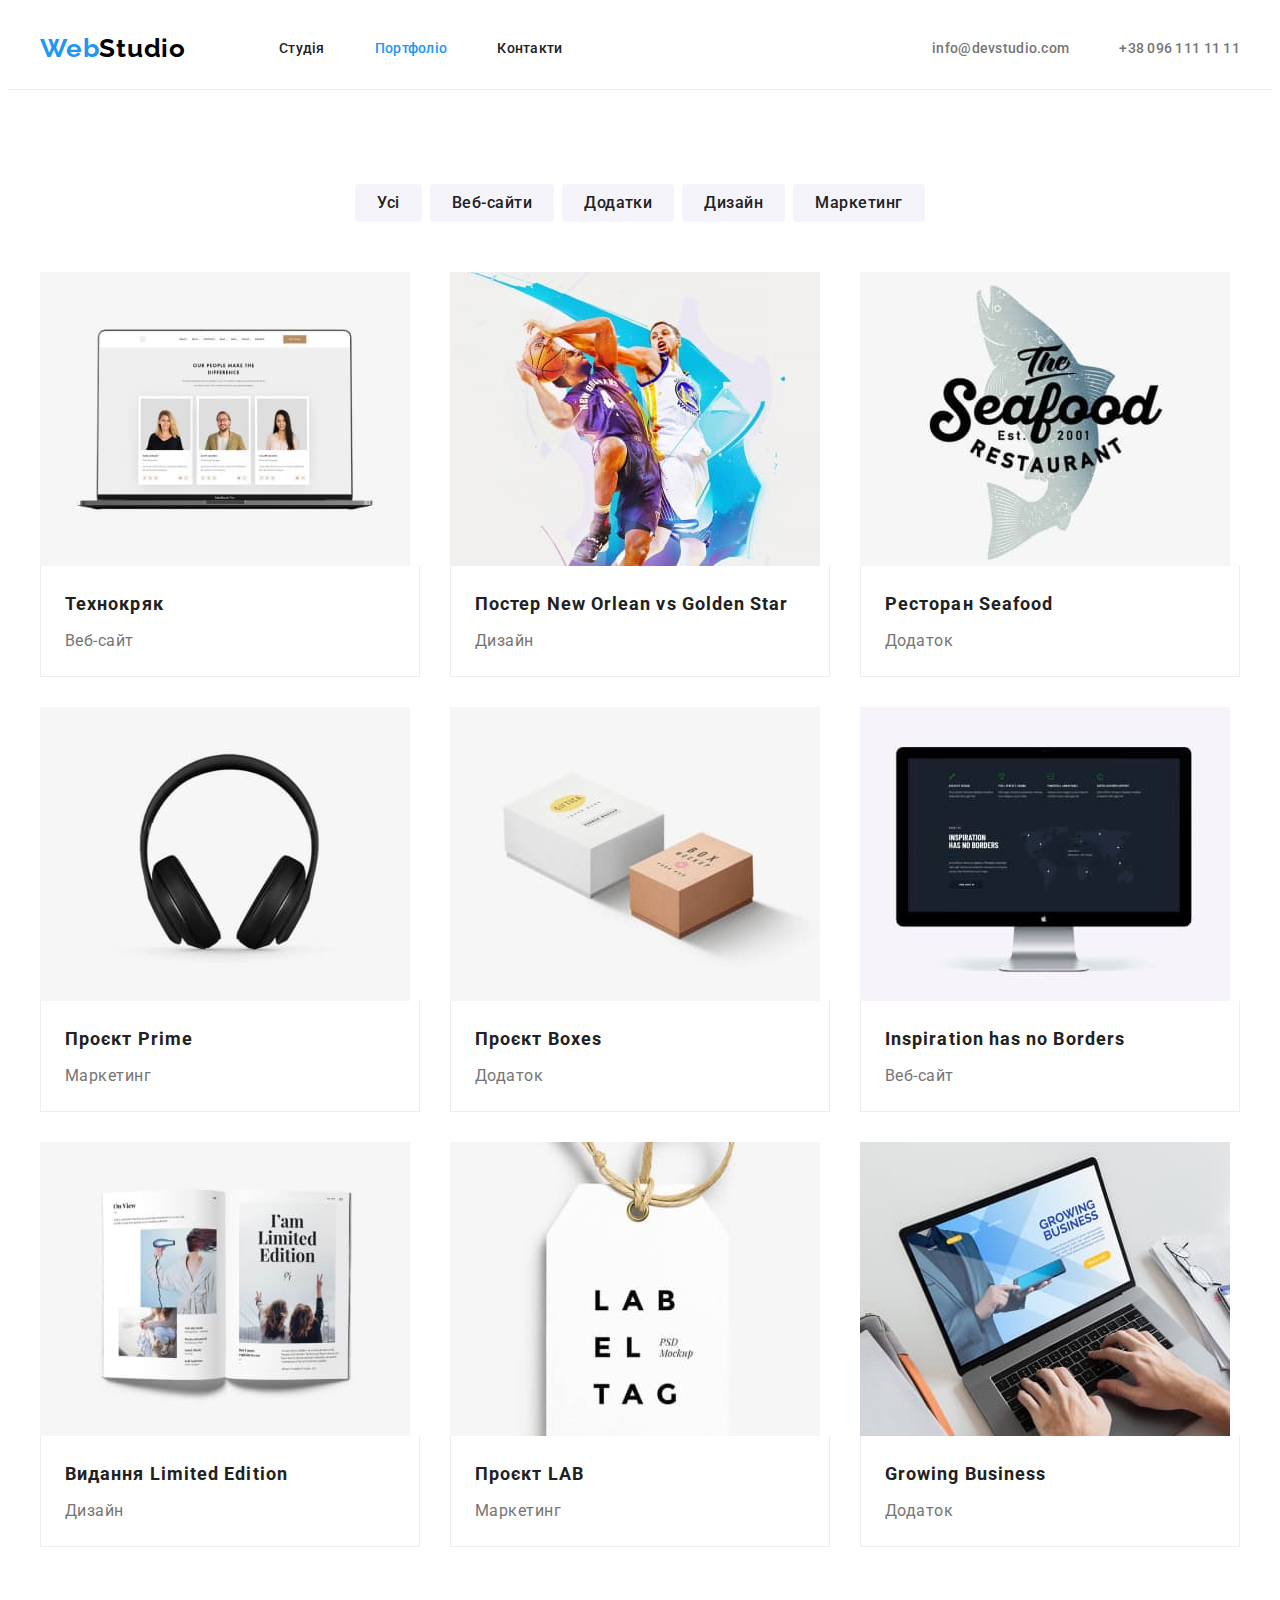
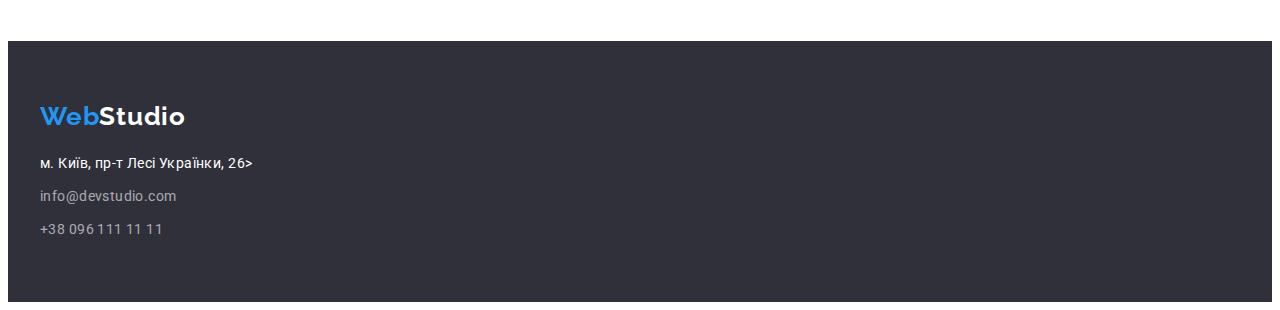
==== portfolio.html @ fdf2c125 "Initial commit" ====
<!DOCTYPE html>
<html lang="uk">
  <head>
    <meta charset="UTF-8" />
    <meta http-equiv="X-UA-Compatible" content="IE=edge" />
    <meta name="viewport" content="width=device-width, initial-scale=1.0" />
    <title>Portfolio</title>
    <link rel="preconnect" href="https://fonts.googleapis.com" />
    <link rel="preconnect" href="https://fonts.gstatic.com" crossorigin />
    <link
      href="https://fonts.googleapis.com/css2?family=Raleway:wght@700&family=Roboto:wght@400;500;700;900&display=swap"
      rel="stylesheet"
    />
    <link
      rel="stylesheet"
      href="https://cdnjs.cloudflare.com/ajax/libs/modern-normalize/1.1.0/modern-normalize.min.css"
      integrity="sha512-wpPYUAdjBVSE4KJnH1VR1HeZfpl1ub8YT/NKx4PuQ5NmX2tKuGu6U/JRp5y+Y8XG2tV+wKQpNHVUX03MfMFn9Q=="
      crossorigin="anonymous"
      referrerpolicy="no-referrer"
    />
    <link rel="stylesheet" href="./css/styles.css" />
  </head>

  <body>
    <!-- Хедер -->
    <header class="line">
      <div class="container header-container">
        <nav class="header-nav">
          <a class="header-logo" href="./index.html">
            <span class="logo-blue">Web</span
            ><span class="logo-black">Studio</span>
          </a>
          <ul class="site-nav list">
            <li><a href="./index.html" class="site link">Студія</a></li>
            <li>
              <a href="./portfolio.html" class="link current">Портфоліо</a>
            </li>
            <li><a href="#" class="site link">Контакти</a></li>
          </ul>
        </nav>
        <ul class="header-contacts list">
          <li>
            <a href="mailto:info@devstudio.com" class="header-contact link"
              >info@devstudio.com</a
            >
          </li>
          <li>
            <a href="tel:+380961111111" class="header-contact link"
              >+38 096 111 11 11</a
            >
          </li>
        </ul>
      </div>
    </header>

    <!--Основний контент-->
    <main>
      <section class="section portfolio-section">
        <div class="container">
          <h1 class="visually-hidden">Проекти</h1>
          <ul class="filter list">
            <li class="item-button">
              <button type="button" class="filter-button">Усі</button>
            </li>
            <li class="item-button">
              <button type="button" class="filter-button">Веб-сайти</button>
            </li>
            <li class="item-button">
              <button type="button" class="filter-button">Додатки</button>
            </li>
            <li class="item-button">
              <button type="button" class="filter-button">Дизайн</button>
            </li>
            <li class="item-button">
              <button type="button" class="filter-button">Маркетинг</button>
            </li>
          </ul>
          <ul class="portfolio-project list">
            <li class="portfolio-card">
              <a href="#" class="project-link">
                <img
                  src="./images/p-img1.jpg"
                  alt="foto-1"
                  width="370"
                  height="294"
                  class="project-img"
                />
                <div class="project-border">
                  <h2 class="project-title">Технокряк</h2>
                  <p class="projects-text">Веб-сайт</p>
                </div>
              </a>
            </li>
            <li class="portfolio-card">
              <a href="#" class="project-link">
                <img
                  src="./images/p-img2.jpg"
                  alt="foto-2"
                  width="370"
                  height="294"
                  class="project-img"
                />
                <div class="project-border">
                  <h2 class="project-title">
                    Постер New Orlean vs Golden Star
                  </h2>
                  <p class="projects-text">Дизайн</p>
                </div>
              </a>
            </li>
            <li class="portfolio-card">
              <a href="#" class="project-link">
                <img
                  src="./images/p-img3.jpg"
                  alt="foto-3"
                  width="370"
                  height="294"
                  class="project-img"
                />
                <div class="project-border">
                  <h2 class="project-title">Ресторан Seafood</h2>
                  <p class="projects-text">Додаток</p>
                </div>
              </a>
            </li>
            <li class="portfolio-card">
              <a href="#" class="project-link">
                <img
                  src="./images/p-img4.jpg"
                  alt="foto-4"
                  width="370"
                  height="294"
                  class="project-img"
                />
                <div class="project-border">
                  <h2 class="project-title">Проєкт Prime</h2>
                  <p class="projects-text">Маркетинг</p>
                </div>
              </a>
            </li>
            <li class="portfolio-card">
              <a href="#" class="project-link">
                <img
                  src="./images/p-img5.jpg"
                  alt="foto-5"
                  width="370"
                  height="294"
                  class="project-img"
                />
                <div class="project-border">
                  <h2 class="project-title">Проєкт Boxes</h2>
                  <p class="projects-text">Додаток</p>
                </div>
              </a>
            </li>
            <li class="portfolio-card">
              <a href="#" class="project-link">
                <img
                  src="./images/p-img6.jpg"
                  alt="foto-6"
                  width="370"
                  height="294"
                  class="project-img"
                />
                <div class="project-border">
                  <h2 class="project-title">Inspiration has no Borders</h2>
                  <p class="projects-text">Веб-сайт</p>
                </div>
              </a>
            </li>
            <li class="portfolio-card">
              <a href="#" class="project-link">
                <img
                  src="./images/p-img7.jpg"
                  alt="foto-7"
                  width="370"
                  height="294"
                  class="project-img"
                />
                <div class="project-border">
                  <h2 class="project-title">Видання Limited Edition</h2>
                  <p class="projects-text">Дизайн</p>
                </div>
              </a>
            </li>
            <li class="portfolio-card">
              <a href="#" class="project-link">
                <img
                  src="./images/p-img8.jpg"
                  alt="foto-8"
                  width="370"
                  height="294"
                  class="project-img"
                />
                <div class="project-border">
                  <h2 class="project-title">Проєкт LAB</h2>
                  <p class="projects-text">Маркетинг</p>
                </div>
              </a>
            </li>
            <li class="portfolio-card">
              <a href="#" class="project-link">
                <img
                  src="./images/p-img9.jpg"
                  alt="foto-9"
                  width="370"
                  height="294"
                  class="project-img"
                />
                <div class="project-border">
                  <h2 class="project-title">Growing Business</h2>
                  <p class="projects-text">Додаток</p>
                </div>
              </a>
            </li>
          </ul>
        </div>
      </section>
    </main>
    <!--Футер-->
    <footer class="footer">
      <div class="container">
        <div class="footer-wrapper">
          <a class="logo-footer" href="./index.html">
            <span class="logo-blue">Web</span
            ><span class="logo-white">Studio</span>
          </a>
          <address class="address">
            <ul class="footer-contacts list">
              <li class="footer-item">
                <a
                  class="footer-address link"
                  href="https://goo.gl/maps/CPtrU1FHBa2aNyZL9"
                  >м. Київ, пр-т Лесі Українки, 26></a
                >
              </li>
              <li class="footer-item">
                <a href="mailto:info@devstudio.com" class="footer-contact link"
                  >info@devstudio.com</a
                >
              </li>
              <li class="footer-item">
                <a href="tel:+380961111111" class="footer-contact link"
                  >+38 096 111 11 11</a
                >
              </li>
            </ul>
          </address>
        </div>
      </div>
    </footer>
  </body>
</html>
---- css/styles.css ----
* ul {
  padding: 0;
  margin: 0;
  list-style: none;
}
:root {
  --primary-text-color: #212121;
  --secondary-text-color: #757575;
  --primary-white-color: #ffffff;
  --accent-color: #2196f3;
  --title-text-color: #000000;
  --white-text-color: #ffffff;
  --background-accent-color: #2f303a;
  --team-background-color: #f5f4fa;
  --button-active-bg: #188ce8;
  --header-border: #ececec;
  --footer-email-tel-color: rgba(255, 255, 255, 0.6);
}
/* ------------BODY----------------- */
body {
  font-size: 14px;
  font-family: "Roboto", sans-serif;
  letter-spacing: 0.03em;
  color: var(--primary-text-color);
  background-color: var(--primary-white-color);
}
/* Стили для обнуления верхних отступов у элементов */
h1,
h2,
h3,
h4,
h5,
h6,
p {
  margin-top: 0;
}
button {
  cursor: pointer;
}
address {
  font-style: normal;
}
/* Класс для обнуления базовых свойств у списков (ul) */
.list {
  list-style: none;
  padding-left: 0;
  margin: 0;
}
/* Класс для обнуления базовых свойств у ссылок */
.link {
  text-decoration: none;
  color: inherit;
}
/* Свойства для корректного отображения картинок */
img {
  display: block;
  max-width: 100%;
  height: auto;
}
/* прихований текст */
.visually-hidden {
  position: absolute;
  white-space: nowrap;
  width: 1px;
  height: 1px;
  overflow: hidden;
  border: 0;
  padding: 0;
  clip: rect(0 0 0 0);
  clip-path: inset(50%);
  margin: -1px;
}
.line {
  border-bottom: 1px solid #ececec;
}
.container {
  width: 1200px;
  margin: 0 auto;
  padding: 0 15px;
  /* outline: 10px solid red; */
}
.section {
  padding: 94px 0;
}
/* Стилізація шапки (навігація по сайту+контакти) */
.header-container {
  display: flex;
  align-items: center;
}
.header-nav {
  display: flex;
  align-items: center;
}
.header-logo {
  display: inline-block;
  padding-top: 24px;
  padding-bottom: 25px;
  margin-right: 93px;

  font-family: "Raleway", sans-serif;
  font-style: normal;
  font-weight: 700;
  font-size: 26px;
  line-height: 1.19;
  letter-spacing: 0.03em;
  text-decoration: none;
}
.logo-blue {
  color: var(--accent-color);
}
.logo-black {
  color: var(--title-text-color);
}
.site-nav {
  display: flex;
  padding-top: 0;
  padding-bottom: 0;
}
.site-nav > li:not(:last-child) {
  margin-right: 50px;
}
.current,
.site {
  padding-top: 32px;
  padding-bottom: 32px;

  color: var(--primary-text-color);
  font-weight: 500;
  font-size: 14px;
  line-height: 1.14;
  letter-spacing: 0.02em;
}

.header-contacts {
  display: flex;
  margin-left: auto;
  padding-top: 32px;
  padding-bottom: 32px;
}
.header-contacts > li:not(:last-child) {
  margin-right: 50px;
}
.header-contact {
  color: var(--secondary-text-color);
  font-weight: 500;
  font-size: 14px;
  line-height: 1.14;
  letter-spacing: 0.02em;
}

.current,
.site-link :hover,
.site-link :focus,
.header-contact:hover,
.header-contact:focus {
  color: var(--accent-color);
  font-weight: 500;
  font-size: 14px;
  line-height: 1.14;
  letter-spacing: 0.02em;
}

/* Стилізація героя */
.hero {
  background-color: var(--background-accent-color);
  text-align: center;
  display: block;

  margin-left: auto;
  margin-right: auto;
  padding-top: 200px;
  padding-bottom: 200px;
}
.hero-title {
  max-width: 696px;
  margin: 0 auto 30px;
  color: var(--white-text-color);
  text-transform: uppercase;
  font-weight: 900;
  font-size: 44px;
  line-height: 1.36;
  letter-spacing: 0.06em;
}
.hero-button {
  display: inline-block;
  min-width: 200px;
  border-radius: 4px;
  border: 1px solid transparent;
  padding: 10px 32px;
  box-shadow: 0px 4px 4px rgba(0, 0, 0, 0.15);

  font-family: "Roboto", sans-serif;
  font-weight: 700;
  font-size: 16px;
  line-height: 1.88;
  align-items: center;
  letter-spacing: 0.06em;
  font-family: inherit;

  background-color: var(--accent-color);
  color: var(--white-text-color);
}
.hero-button:hover,
.hero-button:focus {
  background-color: var(--button-active-bg);
}
/* Особливості */

.section-features {
  padding-bottom: 0;
}
.benefits-list {
  display: flex;
  text-align: left;
}
.benefits-list > li {
  flex-basis: calc((100% - 3 * 30px) / 4);
}
.benefits-list > li:not(:last-child) {
  margin-right: 30px;
}
.benefits-title {
  display: inline-block;

  font-weight: 700;
  font-size: 14px;
  line-height: 1.14;
  letter-spacing: 0.03em;
  text-transform: uppercase;
  margin-right: 30px;
  margin-bottom: 10px;
}
.benefits-subtitle {
  font-size: 14px;
  line-height: 1.71;
  margin-bottom: 0px;
  color: var(--secondary-text-color);
}

/* Чим ми займаємось */
.our-work {
  font-weight: 700;
  font-size: 36px;
  line-height: 1.17;
  text-align: center;
  letter-spacing: 0.03em;

  margin-bottom: 50px;
}
.foto-work {
  display: flex;
}
.foto-work .item-work:not(:last-child) {
  margin-right: 30px;
}

/* Наша команда */
.team-section {
  background-color: var(--team-background-color);
}
.our-team {
  font-weight: 700;
  font-size: 36px;
  line-height: 1.17;
  text-align: center;
  letter-spacing: 0.03em;
  margin-bottom: 50px;
}
.team-list {
  display: flex;
}
.team-link {
  background-color: var(--primary-white-color);
  box-shadow: 0px 1px 3px rgba(0, 0, 0, 0.12), 0px 1px 1px rgba(0, 0, 0, 0.14),
    0px 2px 1px rgba(0, 0, 0, 0.2);
  border-radius: 0px 0px 4px 4px;
}

.team-link:not(:last-child) {
  margin-right: 30px;
}
.cards {
  padding: 30px 0;
}
.name {
  font-weight: 500;
  font-size: 16px;
  line-height: 1.19;
  text-align: center;
  margin-bottom: 10px;
}
.position {
  font-weight: 400;
  font-size: 16px;
  line-height: 1.16;
  text-align: center;
  color: var(--secondary-text-color);
  margin-bottom: 0;
}
/* Підвал */
.footer {
  background-color: var(--background-accent-color);
  padding-top: 60px;
  padding-bottom: 60px;
}
.footer-wrapper {
  text-align: left;
}
.logo-footer {
  display: inline-block;
  margin-bottom: 20px;

  font-family: "Raleway", sans-serif;
  font-style: normal;
  font-weight: 700;
  font-size: 26px;
  line-height: 1.19;
  letter-spacing: 0.03em;
  text-decoration: none;
}
.logo-white {
  color: var(--white-text-color);
}
.footer-address {
  margin: 0 0 0 0;
  font-family: "Roboto";
  font-style: normal;
  font-weight: 400;
  line-height: 1.71;
  color: var(--white-text-color);
}
.footer-item {
  display: block;
}
.footer-item:not(:last-child) {
  margin-bottom: 9px;
}
.footer-contacts {
  font-family: "Roboto";
  font-style: normal;
  font-weight: 400;
  line-height: 1.71;
  color: var(--footer-email-tel-color);
}
.footer-contact:hover,
.footer-contact:focus {
  color: var(--accent-color);
  font-weight: 400;
  font-size: 14px;
  line-height: 1.14;
  letter-spacing: 0.02em;
}
/* ----------------Портфоліо--------------------- */
.filter {
  display: flex;
  justify-content: center;

  margin-bottom: 50px;
}
.item-button {
  margin-right: 8px;
}
.item-button:last-child {
  margin-right: 0;
}
.filter-button {
  background-color: var(--team-background-color);
  color: var(--primary-text-color);

  font-family: "Roboto", sans-serif;
  font-weight: 500;
  font-size: 16px;
  line-height: 1.62;
  letter-spacing: 0.03em;

  cursor: pointer;
  border-radius: 4px;
  border: 0;
  padding: 6px 22px;
}
.filter-button:hover,
.filter-button:focus {
  color: var(--white-text-color);
  background-color: var(--accent-color);
  box-shadow: 0px 3px 1px rgba(0, 0, 0, 0.1), 0px 1px 2px rgba(0, 0, 0, 0.08),
    0px 2px 2px rgba(0, 0, 0, 0.12);

  border: 0;
  border-radius: 4px;
}
.portfolio-project {
  display: flex;
  flex-wrap: wrap;
  padding-left: 0;
  margin-top: 0;
  margin-bottom: 0;
  list-style: none;
}
.portfolio-card {
  flex-basis: calc((100% - 60px) / 3);
  margin-right: 30px;
  margin-bottom: 30px;
}
.portfolio-card:nth-child(3n) {
  margin-right: 0;
}

.portfolio-card:nth-last-child(-n + 3) {
  margin-bottom: 0;
}

.project-img {
  display: block;
}
.project-link {
  text-decoration: none;
}
.project-border {
  padding: 20px 24px;
  border: 1px solid #eeeeee;
  border-top: none;
}
.project-title {
  margin-top: 0px;
  margin-bottom: 4px;
  font-weight: 700;
  font-size: 18px;
  line-height: 2;
  letter-spacing: 0.06em;

  color: var(--primary-text-color);
}
.projects-text {
  margin-bottom: 0px;

  color: var(--secondary-text-color);

  font-weight: 400;
  font-size: 16px;
  line-height: 1.88;
  letter-spacing: 0.03em;
}
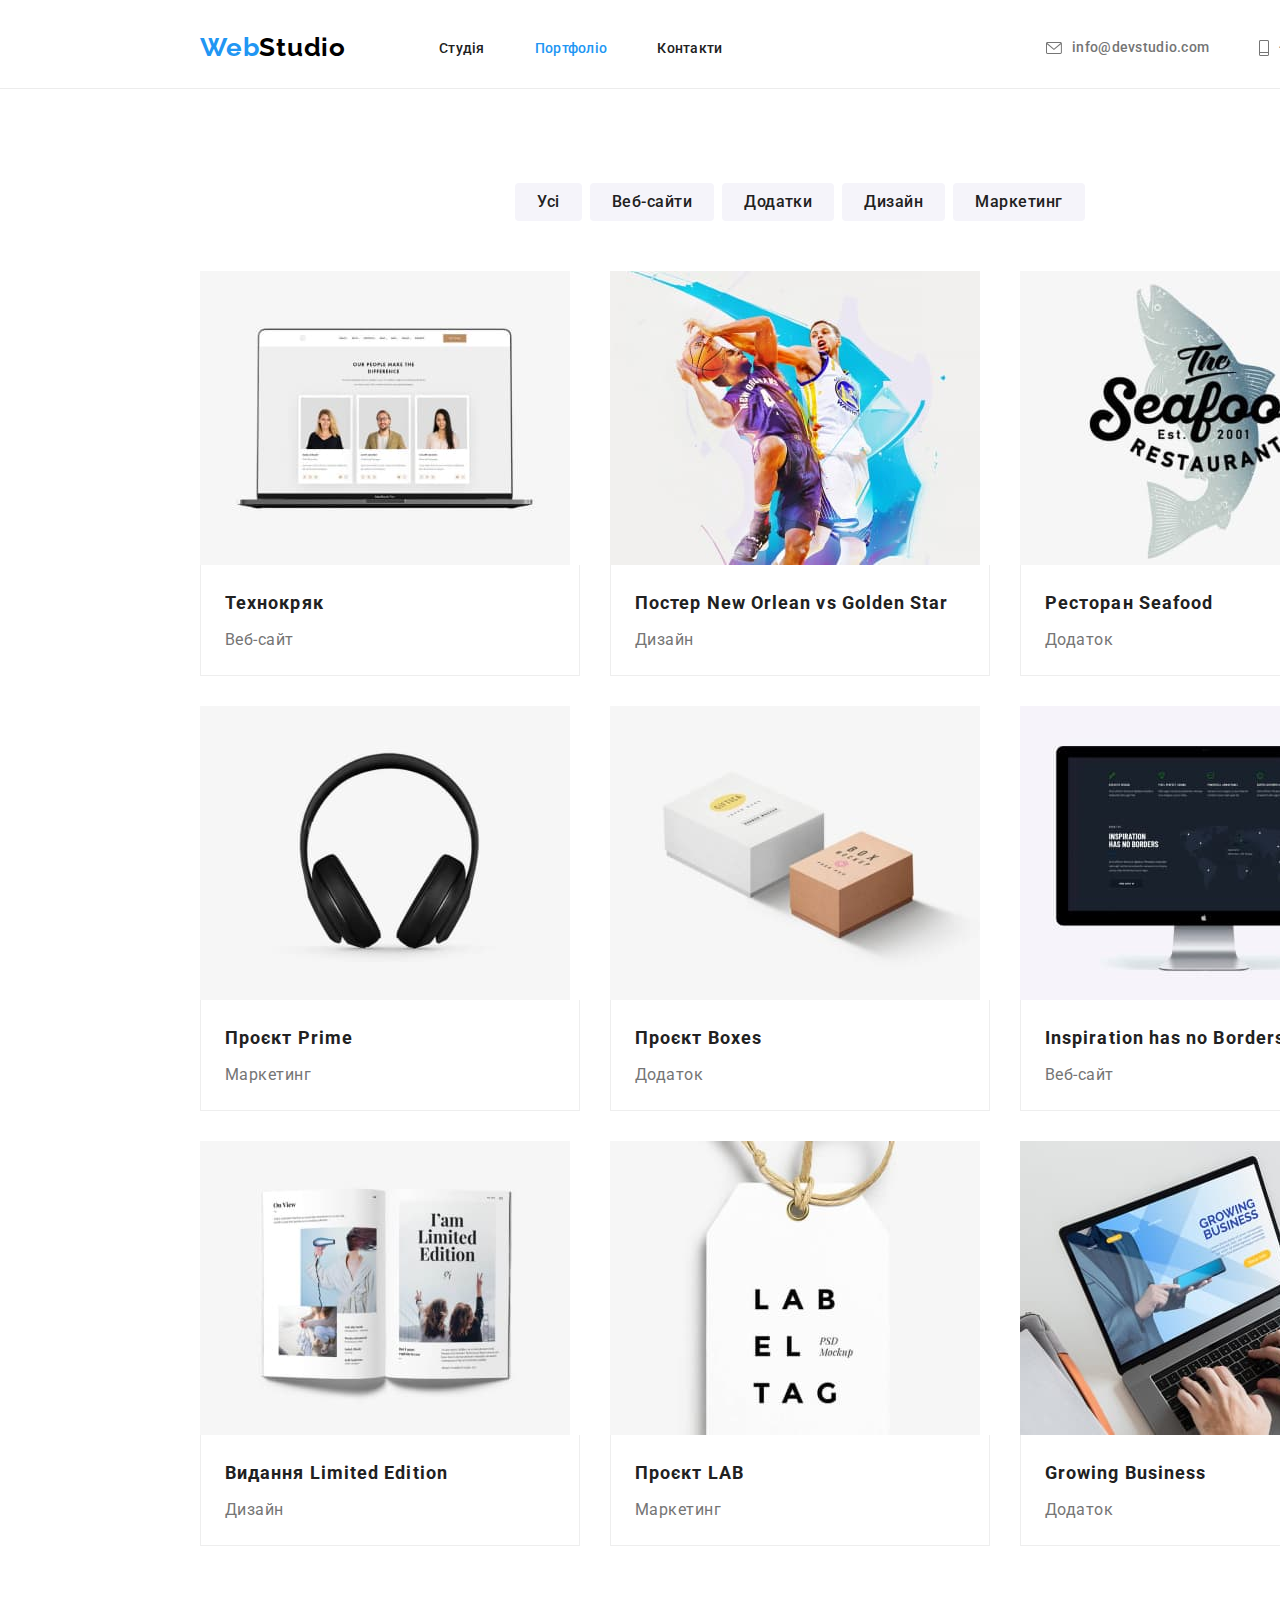
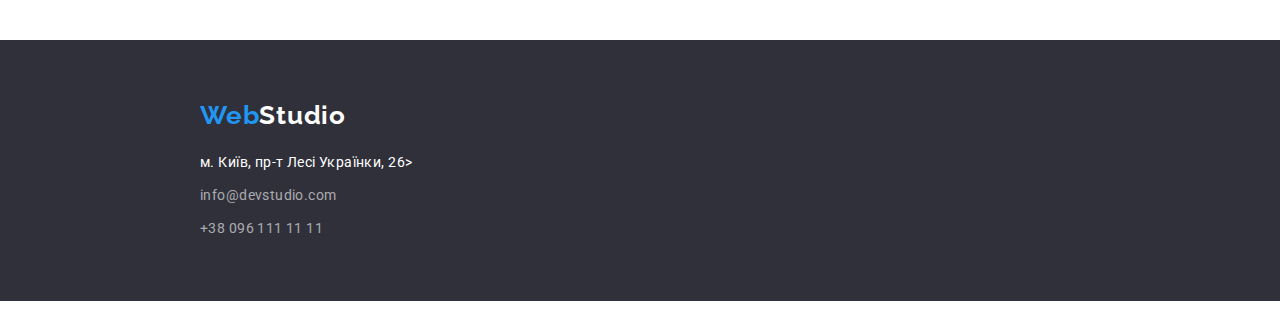
==== commit 40d1d0c8: "ДЗ№4 початок роботи" ====
--- a/portfolio.html
+++ b/portfolio.html
@@ -40,14 +40,20 @@
         </nav>
         <ul class="header-contacts list">
           <li>
-            <a href="mailto:info@devstudio.com" class="header-contact link"
-              >info@devstudio.com</a
-            >
+            <a href="mailto:info@devstudio.com" class="header-contact link">
+              <svg class="icon" width="16" height="12">
+                <use href="./images/icons.svg#icon-mail"></use>
+              </svg>
+              info@devstudio.com
+            </a>
           </li>
           <li>
-            <a href="tel:+380961111111" class="header-contact link"
-              >+38 096 111 11 11</a
-            >
+            <a href="tel:+380961111111" class="header-contact link">
+              <svg class="icon" width="10" height="16">
+                <use href="./images/icons.svg#icon-tel"></use>
+              </svg>
+              +38 096 111 11 11
+            </a>
           </li>
         </ul>
       </div>
--- a/css/styles.css
+++ b/css/styles.css
@@ -11,19 +11,28 @@
   --title-text-color: #000000;
   --white-text-color: #ffffff;
   --background-accent-color: #2f303a;
+  --icon-color: #afb1b8;
+  --hero-background: #c4c4c4;
   --team-background-color: #f5f4fa;
   --button-active-bg: #188ce8;
   --header-border: #ececec;
   --footer-email-tel-color: rgba(255, 255, 255, 0.6);
 }
+
 /* ------------BODY----------------- */
 body {
+  display: block;
+  width: 1600px;
+  margin-left: auto;
+  margin-right: auto;
+
   font-size: 14px;
   font-family: "Roboto", sans-serif;
   letter-spacing: 0.03em;
   color: var(--primary-text-color);
   background-color: var(--primary-white-color);
 }
+
 /* Стили для обнуления верхних отступов у элементов */
 h1,
 h2,
@@ -82,6 +91,7 @@
 .section {
   padding: 94px 0;
 }
+
 /* Стилізація шапки (навігація по сайту+контакти) */
 .header-container {
   display: flex;
@@ -130,7 +140,6 @@
   line-height: 1.14;
   letter-spacing: 0.02em;
 }
-
 .header-contacts {
   display: flex;
   margin-left: auto;
@@ -141,13 +150,27 @@
   margin-right: 50px;
 }
 .header-contact {
+  display: flex;
+  font-weight: 500;
+  font-size: 14px;
+  line-height: 1.14;
+  text-decoration: none;
   color: var(--secondary-text-color);
-  font-weight: 500;
-  font-size: 14px;
-  line-height: 1.14;
   letter-spacing: 0.02em;
-}
-
+  align-items: center;
+}
+.icon {
+  fill: currentColor;
+  /* fill:#757575; */
+  margin-right: 10px;
+  padding: 0;
+  margin-bottom: 0;
+  /* align-items: center; */
+}
+.icon:hover,
+.icon:focus {
+  fill: var(--accent-color);
+}
 .current,
 .site-link :hover,
 .site-link :focus,
@@ -162,7 +185,17 @@
 
 /* Стилізація героя */
 .hero {
-  background-color: var(--background-accent-color);
+  max-width: 1600px;
+  height: 600px;
+  background-color: var(--hero-background);
+  background-image: linear-gradient(
+      to right,
+      rgba(47, 48, 58, 0.4),
+      rgba(47, 48, 58, 0.4)
+    ),
+    url("../images/hero.jpg");
+  background-repeat: no-repeat;
+
   text-align: center;
   display: block;
 
@@ -204,14 +237,13 @@
 .hero-button:focus {
   background-color: var(--button-active-bg);
 }
+
 /* Особливості */
-
 .section-features {
   padding-bottom: 0;
 }
 .benefits-list {
   display: flex;
-  text-align: left;
 }
 .benefits-list > li {
   flex-basis: calc((100% - 3 * 30px) / 4);
@@ -219,16 +251,31 @@
 .benefits-list > li:not(:last-child) {
   margin-right: 30px;
 }
+.benefits-item {
+  width: 270px;
+  padding: 0;
+}
+.benefits-icons {
+  display: flex;
+  background-color: var(--team-background-color);
+  width: 270px;
+  height: 120px;
+  margin-bottom: 30px;
+}
+.icon-benefits {
+  display: block;
+  margin: auto;
+  width: 70px;
+  height: 70px;
+}
 .benefits-title {
-  display: inline-block;
-
+  margin-top: 0;
+  margin-bottom: 10px;
   font-weight: 700;
   font-size: 14px;
   line-height: 1.14;
   letter-spacing: 0.03em;
   text-transform: uppercase;
-  margin-right: 30px;
-  margin-bottom: 10px;
 }
 .benefits-subtitle {
   font-size: 14px;
@@ -238,7 +285,7 @@
 }
 
 /* Чим ми займаємось */
-.our-work {
+.section-title {
   font-weight: 700;
   font-size: 36px;
   line-height: 1.17;
@@ -257,14 +304,6 @@
 /* Наша команда */
 .team-section {
   background-color: var(--team-background-color);
-}
-.our-team {
-  font-weight: 700;
-  font-size: 36px;
-  line-height: 1.17;
-  text-align: center;
-  letter-spacing: 0.03em;
-  margin-bottom: 50px;
 }
 .team-list {
   display: flex;
@@ -275,7 +314,6 @@
     0px 2px 1px rgba(0, 0, 0, 0.2);
   border-radius: 0px 0px 4px 4px;
 }
-
 .team-link:not(:last-child) {
   margin-right: 30px;
 }
@@ -297,6 +335,29 @@
   color: var(--secondary-text-color);
   margin-bottom: 0;
 }
+
+/* Постійні клієнти */
+.link-client {
+  display: flex;
+  align-items: center;
+  justify-content: center;
+  width: 170px;
+  height: 92px;
+  color: var(--icon-color);
+  border: 1px solid;
+  border-radius: 4px;
+}
+.client-item:not(:last-child) {
+  margin-right: 30px;
+}
+.link-client:hover,
+.link-client:focus {
+  color: var(--accent-color);
+}
+.icon-client {
+  fill: currentColor;
+}
+
 /* Підвал */
 .footer {
   background-color: var(--background-accent-color);
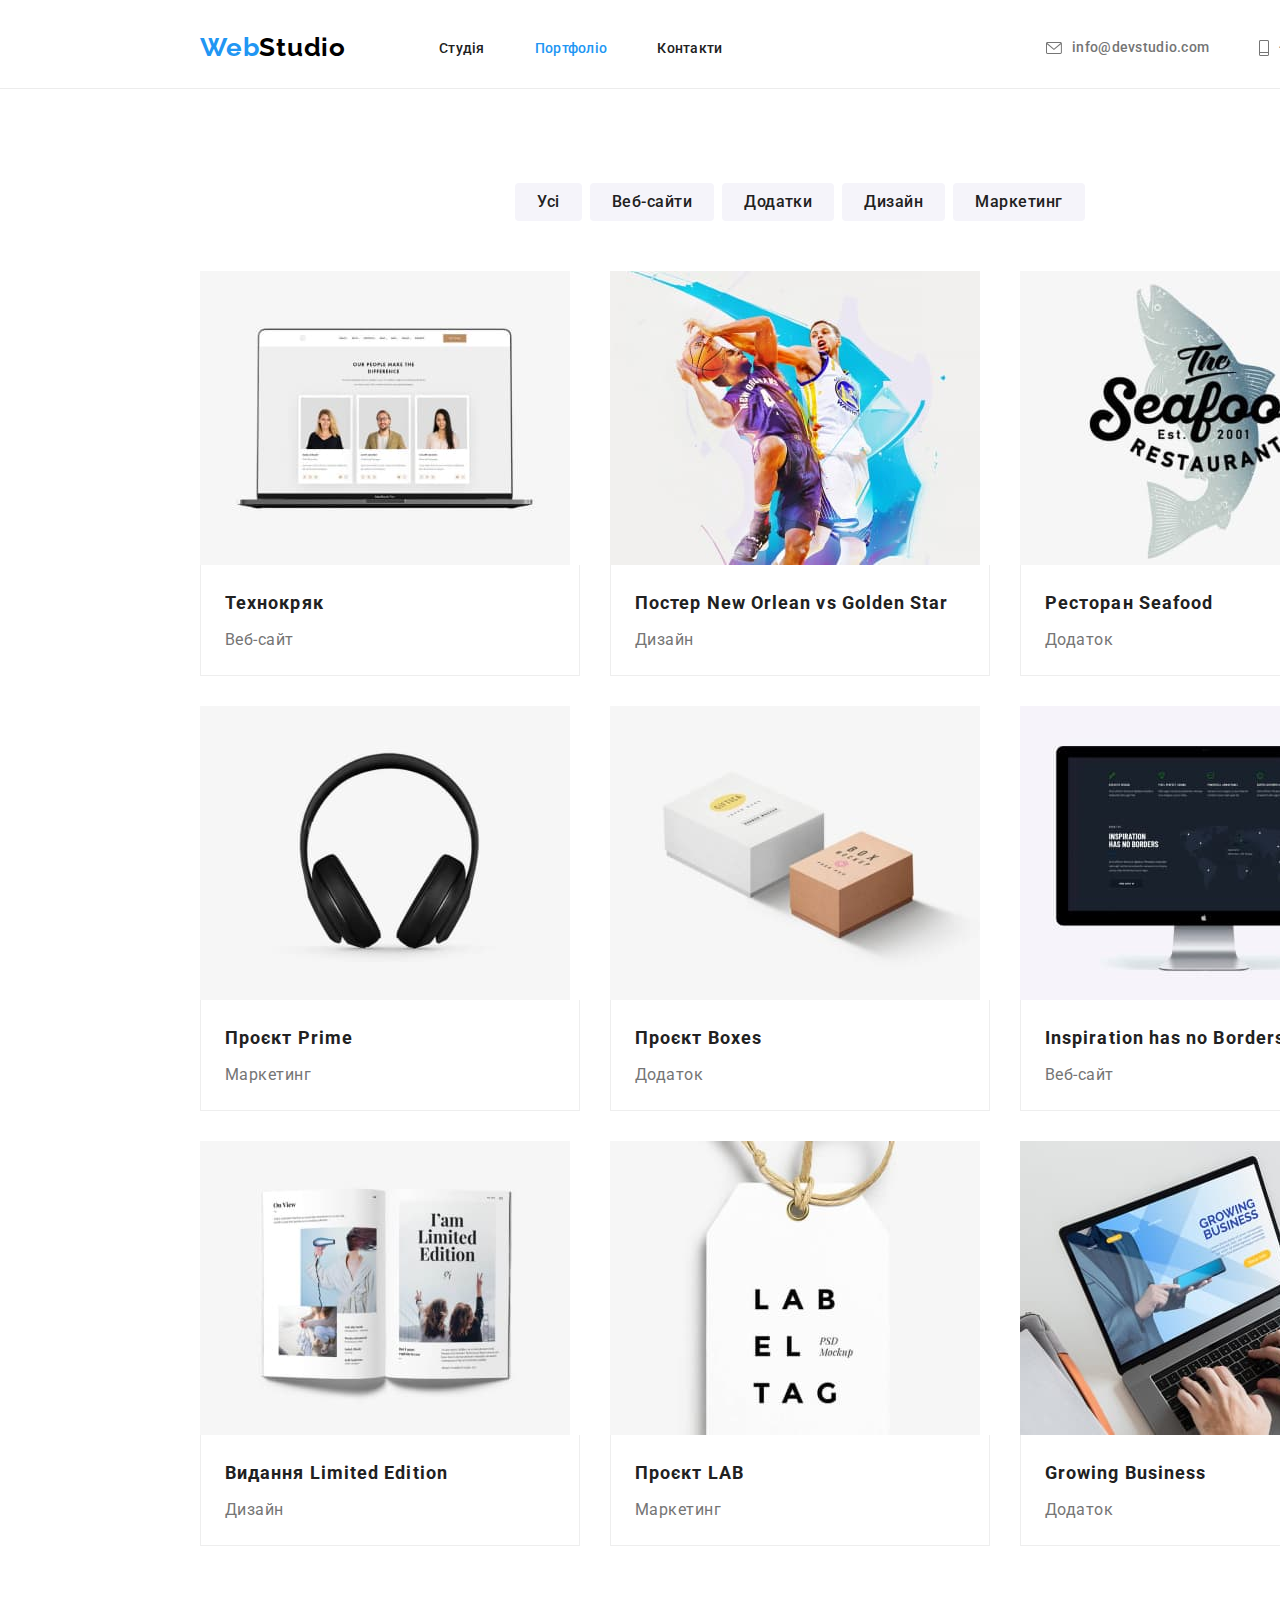
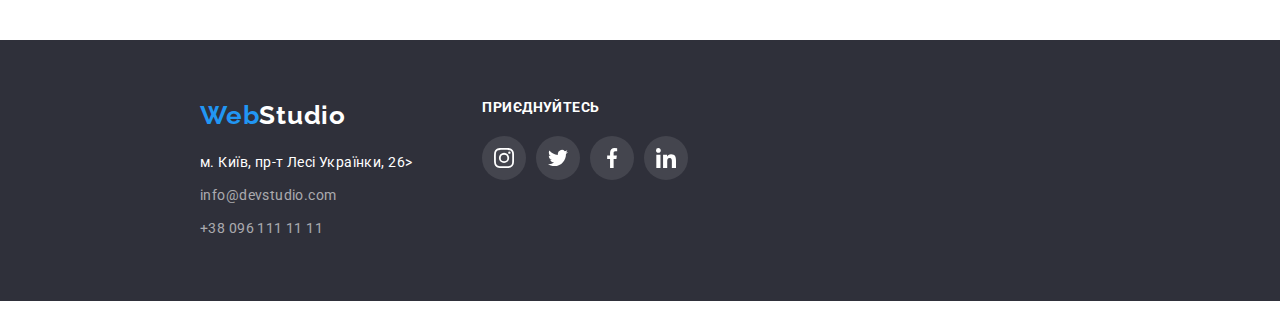
==== commit d90d7f68: "ДЗ№4 Ч1" ====
--- a/portfolio.html
+++ b/portfolio.html
@@ -226,32 +226,73 @@
     <!--Футер-->
     <footer class="footer">
       <div class="container">
-        <div class="footer-wrapper">
-          <a class="logo-footer" href="./index.html">
-            <span class="logo-blue">Web</span
-            ><span class="logo-white">Studio</span>
-          </a>
-          <address class="address">
-            <ul class="footer-contacts list">
-              <li class="footer-item">
-                <a
-                  class="footer-address link"
-                  href="https://goo.gl/maps/CPtrU1FHBa2aNyZL9"
-                  >м. Київ, пр-т Лесі Українки, 26></a
-                >
+        <div class="flex-container">
+          <div class="footer-wrapper">
+            <a class="logo-footer" href="./index.html">
+              <span class="logo-blue">Web</span
+              ><span class="logo-white">Studio</span>
+            </a>
+            <address class="address">
+              <ul class="footer-contacts list">
+                <li class="footer-item">
+                  <a
+                    class="footer-address link"
+                    href="https://goo.gl/maps/CPtrU1FHBa2aNyZL9"
+                    target="_blank"
+                    rel="noopener noreferrer"
+                  >
+                    м. Київ, пр-т Лесі Українки, 26>
+                  </a>
+                </li>
+                <li class="footer-item">
+                  <a
+                    href="mailto:info@devstudio.com"
+                    class="footer-contact link"
+                  >
+                    info@devstudio.com
+                  </a>
+                </li>
+                <li class="footer-item">
+                  <a href="tel:+380961111111" class="footer-contact link">
+                    +38 096 111 11 11
+                  </a>
+                </li>
+              </ul>
+            </address>
+          </div>
+          <div class="join">
+            <p class="join-p">Приєднуйтесь</p>
+            <ul class="team-icons">
+              <li class="list-icon">
+                <a href="" class="link-icon">
+                  <svg class="icon-team">
+                    <use href="./images/icons.svg#icon-instagram"></use>
+                  </svg>
+                </a>
               </li>
-              <li class="footer-item">
-                <a href="mailto:info@devstudio.com" class="footer-contact link"
-                  >info@devstudio.com</a
-                >
+              <li class="list-icon">
+                <a href="" class="link-icon">
+                  <svg class="icon-team">
+                    <use href="./images/icons.svg#icon-twitter"></use>
+                  </svg>
+                </a>
               </li>
-              <li class="footer-item">
-                <a href="tel:+380961111111" class="footer-contact link"
-                  >+38 096 111 11 11</a
-                >
+              <li class="list-icon">
+                <a href="" class="link-icon">
+                  <svg class="icon-team">
+                    <use href="./images/icons.svg#icon-facebook"></use>
+                  </svg>
+                </a>
+              </li>
+              <li class="list-icon">
+                <a href="" class="link-icon">
+                  <svg class="icon-team">
+                    <use href="./images/icons.svg#icon-linkedin"></use>
+                  </svg>
+                </a>
               </li>
             </ul>
-          </address>
+          </div>
         </div>
       </div>
     </footer>
--- a/css/styles.css
+++ b/css/styles.css
@@ -286,13 +286,14 @@
 
 /* Чим ми займаємось */
 .section-title {
+  margin-top: 0;
+  margin-bottom: 50px;
+
   font-weight: 700;
   font-size: 36px;
   line-height: 1.17;
   text-align: center;
   letter-spacing: 0.03em;
-
-  margin-bottom: 50px;
 }
 .foto-work {
   display: flex;
@@ -328,15 +329,55 @@
   margin-bottom: 10px;
 }
 .position {
+  margin-bottom: 0;
   font-weight: 400;
   font-size: 16px;
   line-height: 1.16;
   text-align: center;
   color: var(--secondary-text-color);
-  margin-bottom: 0;
+}
+.team-icons {
+  display: flex;
+  margin-left: auto;
+  margin-right: auto;
+  padding-left: 32px;
+  padding-right: 32px;
+  list-style: none;
+}
+
+.link-icon {
+  display: flex;
+  align-items: center;
+  justify-content: center;
+  margin: 0 auto;
+  text-decoration: none;
+  width: 44px;
+  height: 44px;
+  color: var(--icon-color);
+}
+
+.link-icon:hover,
+.link-icon:focus {
+  background-color: var(--accent-color);
+  border-radius: 50%;
+  color: var(--white-text-color);
+}
+
+.icon-team {
+  width: 20px;
+  height: 20px;
+  align-items: center;
+  fill: currentColor;
+}
+
+.list-icon:not(:last-child) {
+  margin-right: 10px;
 }
 
 /* Постійні клієнти */
+.clients-list {
+  display: flex;
+}
 .link-client {
   display: flex;
   align-items: center;
@@ -359,13 +400,20 @@
 }
 
 /* Підвал */
+.flex-container {
+  display: flex;
+}
 .footer {
   background-color: var(--background-accent-color);
   padding-top: 60px;
   padding-bottom: 60px;
 }
 .footer-wrapper {
-  text-align: left;
+  display: flex;
+  flex-direction: column;
+  align-items: start;
+  margin-right: 70px;
+  margin-left: 0;
 }
 .logo-footer {
   display: inline-block;
@@ -383,12 +431,8 @@
   color: var(--white-text-color);
 }
 .footer-address {
-  margin: 0 0 0 0;
-  font-family: "Roboto";
-  font-style: normal;
-  font-weight: 400;
-  line-height: 1.71;
-  color: var(--white-text-color);
+  color: var(--white-text-color);
+  text-decoration: none;
 }
 .footer-item {
   display: block;
@@ -403,13 +447,49 @@
   line-height: 1.71;
   color: var(--footer-email-tel-color);
 }
+.footer-address:hover,
+.footer-address:focus,
 .footer-contact:hover,
 .footer-contact:focus {
   color: var(--accent-color);
-  font-weight: 400;
+}
+.join {
+  display: flex;
+  flex-direction: column;
+}
+
+.join-p {
+  text-transform: uppercase;
+  color: var(--white-text-color);
+  font-weight: 700;
   font-size: 14px;
   line-height: 1.14;
-  letter-spacing: 0.02em;
+  letter-spacing: 0.03em;
+  margin-bottom: 20px;
+}
+.join .team-icons {
+  padding-left: 0;
+  padding-right: 0;
+}
+
+.join .link-icon {
+  color: var(--white-text-color);
+  background-color: rgba(255, 255, 255, 0.1);
+  border-radius: 50%;
+}
+
+.join .link-icon:hover,
+.join .link-icon:focus {
+  background-color: var(--accent-color);
+  border-radius: 50%;
+  color: var(--white-text-color);
+}
+
+.icon-team {
+  width: 20px;
+  height: 20px;
+  align-items: center;
+  fill: currentColor;
 }
 /* ----------------Портфоліо--------------------- */
 .filter {
